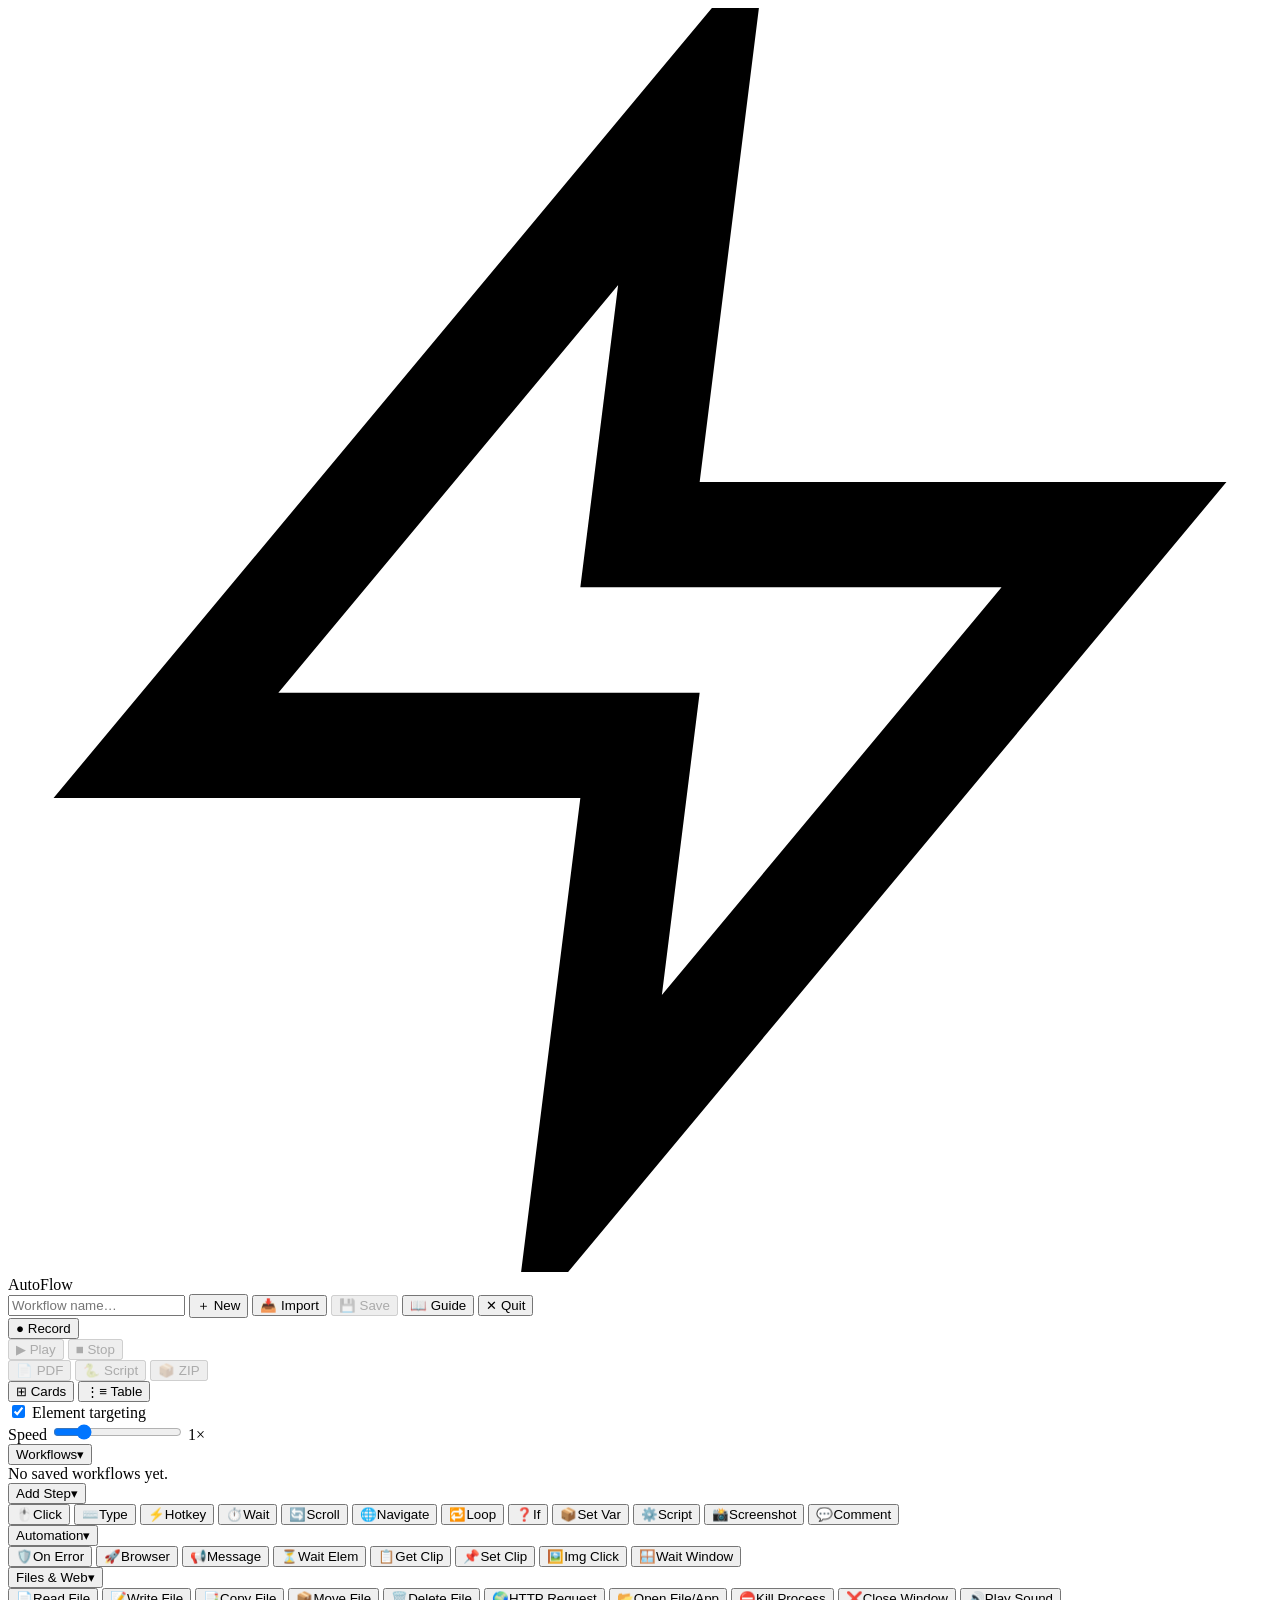
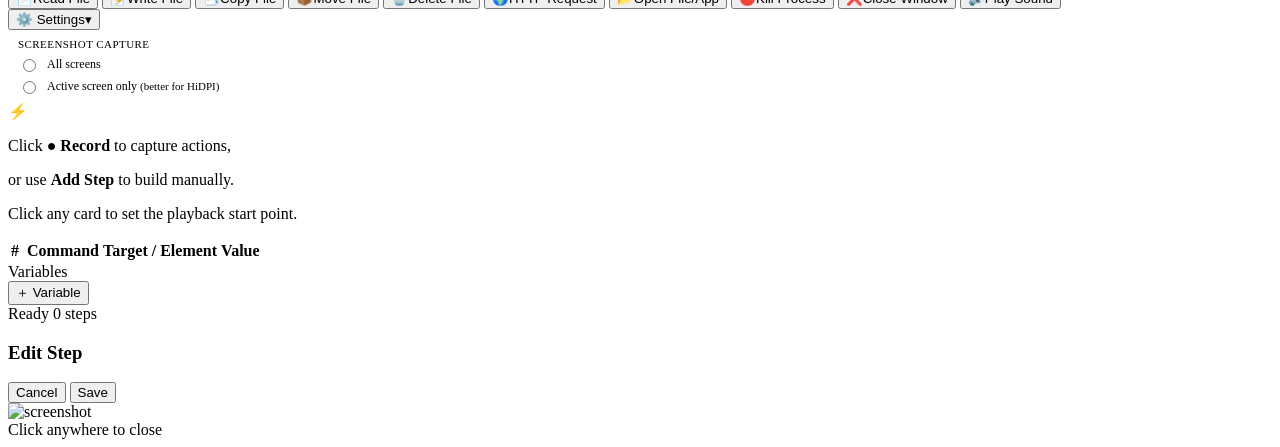
==== static/index.html @ 9471f9cf "Add static/index.html" ====
<!DOCTYPE html>
<html lang="en">
<head>
  <meta charset="UTF-8">
  <meta name="viewport" content="width=device-width,initial-scale=1">
  <title>AutoFlow</title>
  <link rel="stylesheet" href="style.css">
</head>
<body>

<!-- Titlebar -->
<div id="titlebar">
  <div class="logo">
    <svg viewBox="0 0 24 24" fill="none" stroke="currentColor" stroke-width="2">
      <path d="M13 2L3 14h9l-1 8 10-12h-9l1-8z"/>
    </svg>
    AutoFlow
  </div>
  <div class="spacer"></div>
  <input id="wf-name" type="text" placeholder="Workflow name…" maxlength="60">
  <button class="btn btn-ghost" onclick="newWorkflow()">＋ New</button>
  <button class="btn btn-ghost" onclick="importWorkflow()" title="Import workflow (.json) or Python script (.py)">📥 Import</button>
  <button class="btn btn-primary" onclick="saveWorkflow()" id="btn-save" disabled>💾 Save</button>
  <button class="btn btn-ghost" onclick="window.open('guide.html','_blank')" title="User Guide">📖 Guide</button>
  <button class="btn btn-ghost btn-quit" onclick="quitApp()" title="Quit AutoFlow">✕ Quit</button>
</div>

<!-- Toolbar -->
<div id="toolbar">
  <button id="btn-record"    class="btn btn-record"  onclick="toggleRecord()">● Record</button>
  <button id="btn-pause-rec" class="btn btn-warn"    onclick="togglePauseRecord()" style="display:none">⏸ Pause</button>
  <div class="sep"></div>
  <button id="btn-play"      class="btn btn-success" onclick="playWorkflow()"    disabled>▶ Play</button>
  <button id="btn-pause-play"class="btn btn-warn"    onclick="togglePausePlay()" style="display:none">⏸ Pause</button>
  <button id="btn-step"      class="btn btn-info"    onclick="stepPlayback()"    style="display:none"  title="Step through — click a card first to start from that step">⏭ Step</button>
  <button id="btn-stop"      class="btn btn-danger"  onclick="stopPlayback()"   disabled>■ Stop</button>
  <div class="sep"></div>
  <button id="btn-export"    class="btn btn-ghost"   onclick="exportPDF()"    disabled>📄 PDF</button>
  <button id="btn-script"    class="btn btn-ghost"   onclick="exportScript()" disabled title="Export as standalone Python script (.py)">🐍 Script</button>
  <button id="btn-zip"       class="btn btn-ghost"   onclick="exportZip()"    disabled title="Export as runnable ZIP (script + launcher batch — share with anyone)">📦 ZIP</button>
  <div class="sep"></div>
  <div class="view-toggle">
    <button class="vt-btn active" id="vt-cards" onclick="setView('cards')">⊞ Cards</button>
    <button class="vt-btn"        id="vt-table" onclick="setView('table')">⋮≡ Table</button>
  </div>
  <div class="sep"></div>
  <div class="el-toggle" title="Prefer element names over coordinates during playback">
    <input type="checkbox" id="el-target" checked>
    <label for="el-target">Element targeting</label>
  </div>
  <div class="spacer"></div>
  <div class="speed-group">
    <span>Speed</span>
    <input id="speed-r" type="range" min="0.25" max="4" step="0.25" value="1" oninput="updateSpeed()">
    <span id="speed-lbl">1×</span>
  </div>
</div>

<!-- Layout -->
<div id="layout">

  <!-- Left sidebar -->
  <div id="sidebar">

    <!-- ── Workflows ─────────────────────────────────────────────── -->
    <div class="pal-section" id="sec-workflows">
      <button class="pal-hdr" onclick="toggleSection('sec-workflows')">
        <span>Workflows</span><span class="pal-chevron">▾</span>
      </button>
      <div class="pal-body" id="wf-list">
        <div class="empty-hint">No saved workflows yet.</div>
      </div>
    </div>

    <!-- ── Step palette ───────────────────────────────────────────── -->
    <div id="palette">

      <div class="pal-section" id="sec-addstep">
        <button class="pal-hdr" onclick="toggleSection('sec-addstep')">
          <span>Add Step</span><span class="pal-chevron">▾</span>
        </button>
        <div class="pal-body p-grid">
          <button class="p-btn" onclick="addStep('click')">      <span class="p-icon">🖱️</span>Click</button>
          <button class="p-btn" onclick="addStep('type')">       <span class="p-icon">⌨️</span>Type</button>
          <button class="p-btn" onclick="addStep('hotkey')">     <span class="p-icon">⚡</span>Hotkey</button>
          <button class="p-btn" onclick="addStep('wait')">       <span class="p-icon">⏱️</span>Wait</button>
          <button class="p-btn" onclick="addStep('scroll')">     <span class="p-icon">🔄</span>Scroll</button>
          <button class="p-btn" onclick="addStep('navigate')">   <span class="p-icon">🌐</span>Navigate</button>
          <button class="p-btn" onclick="addStep('loop')">       <span class="p-icon">🔁</span>Loop</button>
          <button class="p-btn" onclick="addStep('if')">         <span class="p-icon">❓</span>If</button>
          <button class="p-btn" onclick="addStep('set_variable')"><span class="p-icon">📦</span>Set Var</button>
          <button class="p-btn" onclick="addStep('run_script')"> <span class="p-icon">⚙️</span>Script</button>
          <button class="p-btn" onclick="addStep('screenshot')"> <span class="p-icon">📸</span>Screenshot</button>
          <button class="p-btn" onclick="addStep('comment')">    <span class="p-icon">💬</span>Comment</button>
        </div>
      </div>

      <div class="pal-section" id="sec-automation">
        <button class="pal-hdr" onclick="toggleSection('sec-automation')">
          <span>Automation</span><span class="pal-chevron">▾</span>
        </button>
        <div class="pal-body p-grid">
          <button class="p-btn" onclick="addStep('error_handler')">   <span class="p-icon">🛡️</span>On Error</button>
          <button class="p-btn" onclick="addStep('launch_browser')">  <span class="p-icon">🚀</span>Browser</button>
          <button class="p-btn" onclick="addStep('show_message')">    <span class="p-icon">📢</span>Message</button>
          <button class="p-btn" onclick="addStep('wait_for_element')"><span class="p-icon">⏳</span>Wait Elem</button>
          <button class="p-btn" onclick="addStep('get_clipboard')">   <span class="p-icon">📋</span>Get Clip</button>
          <button class="p-btn" onclick="addStep('set_clipboard')">   <span class="p-icon">📌</span>Set Clip</button>
          <button class="p-btn" onclick="addStep('image_click')">     <span class="p-icon">🖼️</span>Img Click</button>
          <button class="p-btn" onclick="addStep('wait_for_window')"> <span class="p-icon">🪟</span>Wait Window</button>
        </div>
      </div>

      <div class="pal-section" id="sec-filesweb">
        <button class="pal-hdr" onclick="toggleSection('sec-filesweb')">
          <span>Files &amp; Web</span><span class="pal-chevron">▾</span>
        </button>
        <div class="pal-body p-grid">
          <button class="p-btn" onclick="addStep('read_file')">    <span class="p-icon">📄</span>Read File</button>
          <button class="p-btn" onclick="addStep('write_file')">   <span class="p-icon">📝</span>Write File</button>
          <button class="p-btn" onclick="addStep('copy_file')">    <span class="p-icon">📑</span>Copy File</button>
          <button class="p-btn" onclick="addStep('move_file')">    <span class="p-icon">📦</span>Move File</button>
          <button class="p-btn" onclick="addStep('delete_file')">  <span class="p-icon">🗑️</span>Delete File</button>
          <button class="p-btn" onclick="addStep('http_request')"> <span class="p-icon">🌍</span>HTTP Request</button>
          <button class="p-btn" onclick="addStep('open_file')">    <span class="p-icon">📂</span>Open File/App</button>
          <button class="p-btn" onclick="addStep('kill_process')"> <span class="p-icon">⛔</span>Kill Process</button>
          <button class="p-btn" onclick="addStep('close_window')"> <span class="p-icon">❌</span>Close Window</button>
          <button class="p-btn" onclick="addStep('play_sound')">   <span class="p-icon">🔊</span>Play Sound</button>
        </div>
      </div>


      <!-- Settings -->
      <div class="pal-section" id="sec-settings">
        <button class="pal-hdr" onclick="toggleSection('sec-settings')">
          <span>&#9881;&#65039; Settings</span><span class="pal-chevron">&#9662;</span>
        </button>
        <div class="pal-body" style="padding:8px 10px;">
          <div style="font-size:11px;color:var(--text-dim);margin-bottom:6px;text-transform:uppercase;letter-spacing:.04em;">Screenshot capture</div>
          <div style="display:flex;flex-direction:column;gap:6px;">
            <label style="display:flex;align-items:center;gap:8px;cursor:pointer;font-size:12px;">
              <input type="radio" name="ss-mode" value="all" id="ss-all" onchange="saveScreenshotMode(this.value)">
              <span>All screens</span>
            </label>
            <label style="display:flex;align-items:center;gap:8px;cursor:pointer;font-size:12px;">
              <input type="radio" name="ss-mode" value="active" id="ss-active" onchange="saveScreenshotMode(this.value)">
              <span>Active screen only <span style="color:var(--text-dim);font-size:11px;">(better for HiDPI)</span></span>
            </label>
          </div>
        </div>
      </div>

    </div><!-- #palette -->
  </div><!-- #sidebar -->

  <!-- Persistent hint shown when any recorded step hit a NativeViewHost (Chrome accessibility wall) -->
  <div id="native-hint" style="display:none">
    <span>⚠ <strong>Chrome accessibility not available</strong> — some steps landed on <code>NativeViewHost</code> and will fall back to coordinates.
    For reliable element targeting, add a <strong>🚀 Browser</strong> step at the start (launches Chrome with accessibility enabled)
    or run Chrome with <code>--force-renderer-accessibility</code>.</span>
    <button onclick="const b=document.getElementById('native-hint');b.style.display='none';b.dataset.dismissed='1'" title="Dismiss">✕</button>
  </div>

  <!-- Cards view -->
  <div id="canvas-wrap">
    <div id="canvas-empty">
      <div class="ei">⚡</div>
      <p>Click <strong>● Record</strong> to capture actions,</p>
      <p>or use <strong>Add Step</strong> to build manually.</p>
      <p class="ei-hint">Click any card to set the playback start point.</p>
    </div>
  </div>

  <!-- Table view -->
  <div id="cmd-table-wrap">
    <table class="cmd-table" id="cmd-table">
      <thead>
        <tr>
          <th class="td-num">#</th>
          <th class="td-icon"></th>
          <th class="td-cmd">Command</th>
          <th class="td-target">Target / Element</th>
          <th class="td-value">Value</th>
          <th class="td-acts"></th>
        </tr>
      </thead>
      <tbody id="cmd-tbody"></tbody>
    </table>
  </div>

  <!-- Right: Variables -->
  <div id="var-panel">
    <div class="panel-hdr">Variables</div>
    <div id="var-list"></div>
    <button id="add-var-btn" class="btn btn-ghost" onclick="addVariable()">＋ Variable</button>
  </div>
</div>

<!-- Status bar -->
<div id="statusbar">
  <span id="status-msg">Ready</span>
  <span id="play-start-hint" style="display:none;color:#32d74b;font-size:11px;"></span>
  <span id="step-count">0 steps</span>
</div>

<!-- Edit modal -->
<div id="modal-overlay" onclick="if(event.target===this)closeModal()">
  <div id="modal">
    <h3 id="modal-title">Edit Step</h3>
    <div id="modal-fields"></div>
    <div class="modal-footer">
      <button class="btn btn-ghost" onclick="closeModal()">Cancel</button>
      <button class="btn btn-primary" onclick="saveEdit()">Save</button>
    </div>
  </div>
</div>

<!-- Screenshot lightbox -->
<div id="lightbox" onclick="document.getElementById('lightbox').classList.remove('open')">
  <div class="lb-inner">
    <img id="lightbox-img" src="" alt="screenshot">
    <div class="lb-hint">Click anywhere to close</div>
  </div>
</div>

<div id="toast"></div>

<input type="file" id="import-input" accept=".py,.json" style="display:none" onchange="onImportFile(event)">
<script src="https://cdn.socket.io/4.7.4/socket.io.min.js"></script>
<script src="app.js"></script>
</body>
</html>
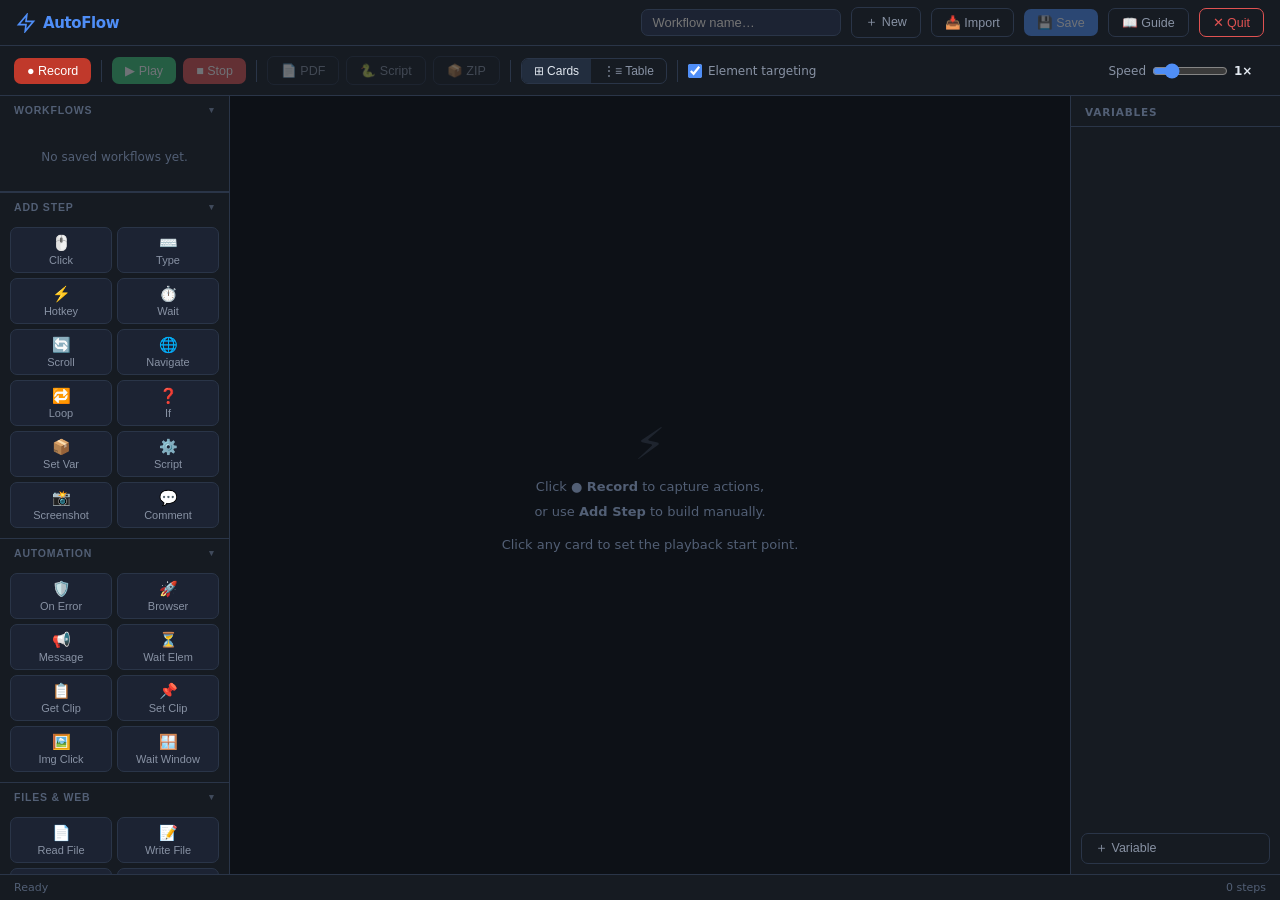
==== commit d1b694dc: "Bundle socket.io locally (remove external CDN dependency)" ====
--- a/static/index.html
+++ b/static/index.html
@@ -226,7 +226,7 @@
 <div id="toast"></div>
 
 <input type="file" id="import-input" accept=".py,.json" style="display:none" onchange="onImportFile(event)">
-<script src="https://cdn.socket.io/4.7.4/socket.io.min.js"></script>
+<script src="socket.io.min.js"></script>
 <script src="app.js"></script>
 </body>
 </html>
--- a/static/style.css
+++ b/static/style.css
@@ -0,0 +1,533 @@
+/* AutoFlow — dark professional theme */
+:root {
+  --bg:        #0d1117;
+  --surface:   #161b22;
+  --surface2:  #1c2333;
+  --surface3:  #222d3e;
+  --border:    #2a3548;
+  --accent:    #4f8ef7;
+  --accent-h:  #6ba3ff;
+  --danger:    #e05252;
+  --success:   #3ec97a;
+  --warn:      #e0a050;
+  --purple:    #a78bfa;
+  --text:      #e2e8f0;
+  --text-dim:  #8892a4;
+  --text-muted:#525f75;
+  --radius:    7px;
+  --radius-lg: 12px;
+  --panel-w:   230px;
+  --var-w:     210px;
+}
+
+*{box-sizing:border-box;margin:0;padding:0}
+html,body{height:100%;overflow:hidden}
+body{
+  font-family:-apple-system,"Segoe UI",system-ui,sans-serif;
+  background:var(--bg);color:var(--text);
+  display:flex;flex-direction:column;
+  user-select:none;
+  font-size:13px;
+}
+
+/* ── Titlebar ─────────────────────────────────────────── */
+#titlebar{
+  height:46px;background:var(--surface);
+  border-bottom:1px solid var(--border);
+  display:flex;align-items:center;
+  padding:0 16px;gap:10px;flex-shrink:0;
+}
+.logo{
+  font-size:15px;font-weight:700;letter-spacing:-.4px;
+  color:var(--accent);display:flex;align-items:center;gap:7px;
+}
+.logo svg{width:20px;height:20px;flex-shrink:0}
+#wf-name{
+  background:var(--surface2);border:1px solid var(--border);
+  border-radius:var(--radius);color:var(--text);
+  padding:5px 10px;font-size:13px;width:200px;outline:none;
+}
+#wf-name:focus{border-color:var(--accent)}
+.spacer{flex:1}
+
+/* ── Toolbar ─────────────────────────────────────────── */
+#toolbar{
+  height:50px;background:var(--surface);
+  border-bottom:1px solid var(--border);
+  display:flex;align-items:center;
+  padding:0 14px;gap:7px;flex-shrink:0;
+}
+.btn{
+  display:inline-flex;align-items:center;gap:5px;
+  padding:6px 13px;border-radius:var(--radius);
+  border:none;font-size:12.5px;font-weight:500;
+  cursor:pointer;white-space:nowrap;
+  transition:background .12s,opacity .12s;
+}
+.btn:disabled{opacity:.38;cursor:not-allowed}
+.btn-primary{background:var(--accent);color:#fff}
+.btn-primary:not(:disabled):hover{background:var(--accent-h)}
+.btn-danger{background:var(--danger);color:#fff}
+.btn-danger:not(:disabled):hover{background:#e86b6b}
+.btn-success{background:var(--success);color:#fff}
+.btn-success:not(:disabled):hover{background:#52d98a}
+.btn-ghost{background:transparent;color:var(--text-dim);border:1px solid var(--border)}
+.btn-ghost:not(:disabled):hover{background:var(--surface2);color:var(--text)}
+.btn-record{background:#c0392b;color:#fff}
+.btn-record:not(:disabled):hover{background:#e74c3c}
+.btn-record.active{background:#e74c3c;animation:pulse-r 1.1s infinite}
+@keyframes pulse-r{
+  0%,100%{box-shadow:0 0 0 0 rgba(231,76,60,.5)}
+  50%{box-shadow:0 0 0 7px rgba(231,76,60,0)}
+}
+.sep{width:1px;height:22px;background:var(--border);margin:0 3px;flex-shrink:0}
+
+/* View toggle */
+.view-toggle{
+  display:flex;border:1px solid var(--border);
+  border-radius:var(--radius);overflow:hidden;
+}
+.vt-btn{
+  padding:5px 12px;background:transparent;border:none;
+  color:var(--text-dim);cursor:pointer;font-size:12px;
+  transition:background .1s,color .1s;
+}
+.vt-btn.active{background:var(--surface3);color:var(--text)}
+.vt-btn:hover:not(.active){background:var(--surface2)}
+
+.speed-group{
+  display:flex;align-items:center;gap:6px;
+  font-size:12px;color:var(--text-dim);
+}
+.speed-group input[type=range]{width:76px;accent-color:var(--accent)}
+#speed-lbl{color:var(--text);font-weight:600;min-width:32px}
+
+/* Element targeting toggle */
+.el-toggle{
+  display:flex;align-items:center;gap:6px;font-size:12px;color:var(--text-dim)
+}
+.el-toggle input[type=checkbox]{accent-color:var(--accent);width:14px;height:14px}
+
+/* ── Layout ──────────────────────────────────────────── */
+#layout{display:flex;flex:1;overflow:hidden}
+
+/* ── Left sidebar ────────────────────────────────────── */
+#sidebar{
+  width:var(--panel-w);background:var(--surface);
+  border-right:1px solid var(--border);
+  display:flex;flex-direction:column;flex-shrink:0;overflow-y:auto;
+}
+.panel-hdr{
+  padding:10px 14px 8px;font-size:10.5px;font-weight:600;
+  text-transform:uppercase;letter-spacing:.8px;color:var(--text-muted);
+  border-bottom:1px solid var(--border);flex-shrink:0;
+}
+#wf-list{padding:4px 0}
+.wf-item{
+  display:flex;align-items:center;gap:8px;
+  padding:7px 14px;cursor:pointer;
+  transition:background .1s;
+}
+.wf-item:hover{background:var(--surface2)}
+.wf-item.active{background:var(--surface2);border-left:2px solid var(--accent);padding-left:12px}
+.wf-item .wf-n{font-size:12.5px;flex:1;overflow:hidden;text-overflow:ellipsis;white-space:nowrap}
+.wf-item .wf-c{font-size:11px;color:var(--text-muted)}
+.wf-item .wf-del{
+  opacity:0;background:none;border:none;
+  color:var(--danger);cursor:pointer;font-size:13px;padding:2px 4px
+}
+.wf-item:hover .wf-del{opacity:1}
+.empty-hint{padding:20px 14px;font-size:12px;color:var(--text-muted);text-align:center;line-height:1.6}
+
+/* Step palette */
+#palette{
+  border-top:1px solid var(--border);
+}
+.palette-title{
+  font-size:10.5px;text-transform:uppercase;letter-spacing:.8px;
+  color:var(--text-muted);margin-bottom:7px;padding-left:3px;
+}
+.p-grid{display:grid;grid-template-columns:1fr 1fr;gap:5px}
+.p-btn{
+  padding:6px 3px;background:var(--surface2);
+  border:1px solid var(--border);border-radius:var(--radius);
+  color:var(--text-dim);font-size:11px;cursor:pointer;text-align:center;
+  transition:all .12s;display:flex;flex-direction:column;align-items:center;gap:2px;
+}
+.p-btn:hover{background:var(--surface3);color:var(--text);border-color:var(--accent)}
+.p-icon{font-size:15px}
+
+/* ── Collapsible palette sections ──────────────── */
+.pal-section{border-bottom:1px solid var(--border)}
+.pal-hdr{
+  width:100%;background:none;border:none;
+  display:flex;align-items:center;justify-content:space-between;
+  padding:9px 14px;cursor:pointer;color:var(--text-dim);
+  font-size:10.5px;font-weight:600;text-transform:uppercase;letter-spacing:.8px;
+  transition:background .1s,color .1s;
+}
+.pal-hdr:hover{background:var(--surface2);color:var(--text)}
+.pal-chevron{display:inline-block;transition:transform .2s;font-size:11px;flex-shrink:0}
+.pal-section.collapsed .pal-chevron{transform:rotate(-90deg)}
+.pal-body{padding:8px}
+.pal-body.p-grid{display:grid;grid-template-columns:1fr 1fr;gap:5px;padding:8px}
+.pal-section.collapsed .pal-body{display:none}
+#wf-list.pal-body{padding:4px 0}
+
+/* ── Native hint banner ────────────────────────── */
+#native-hint{
+  display:flex;align-items:flex-start;gap:10px;
+  background:#2d1f00;border:1px solid #8b5c00;border-radius:6px;
+  color:#f5c842;font-size:12px;line-height:1.5;
+  padding:10px 12px;margin:8px 14px 0;
+}
+#native-hint span{flex:1}
+#native-hint code{
+  background:#1a1200;border-radius:3px;
+  padding:1px 4px;font-size:11px;color:#ffd966;
+}
+#native-hint button{
+  background:none;border:none;color:#f5c842;
+  font-size:14px;cursor:pointer;padding:0 2px;line-height:1;flex-shrink:0;
+}
+#native-hint button:hover{color:#fff}
+
+/* ── Canvas ──────────────────────────────────────────── */
+#canvas-wrap{
+  flex:1;overflow-y:auto;padding:14px;
+  display:flex;flex-direction:column;gap:7px;
+}
+#canvas-empty{
+  flex:1;display:flex;flex-direction:column;
+  align-items:center;justify-content:center;
+  color:var(--text-muted);gap:10px;pointer-events:none;
+}
+#canvas-empty .ei{font-size:44px;opacity:.25}
+#canvas-empty p{font-size:13px}
+
+/* ── Step cards ──────────────────────────────────────── */
+.step-card{
+  background:var(--surface);border:1px solid var(--border);
+  border-radius:var(--radius-lg);padding:11px 13px;
+  display:flex;align-items:flex-start;gap:10px;
+  transition:border-color .12s;position:relative;
+}
+.step-card:hover{border-color:var(--accent)}
+.step-card.playing{border-color:var(--success);background:rgba(62,201,122,.07)}
+.step-card.step-disabled{opacity:.4;filter:grayscale(.6)}
+#btn-save.unsaved{background:var(--accent);color:#fff;box-shadow:0 0 0 2px var(--accent-h)}
+.step-card.step-disabled .step-icon,.step-card.step-disabled .step-type{text-decoration:line-through}
+.step-card.dragging{opacity:.35}
+.step-card.drag-over{border-color:var(--accent);border-style:dashed}
+
+/* Indentation for flow blocks */
+.step-card.indent-1{margin-left:24px}
+.step-card.indent-2{margin-left:48px}
+
+.step-drag{
+  color:var(--text-muted);cursor:grab;padding:2px 3px;
+  font-size:14px;align-self:center;flex-shrink:0;
+}
+.step-drag:active{cursor:grabbing}
+.step-num{
+  width:20px;height:20px;border-radius:50%;
+  background:var(--surface2);border:1px solid var(--border);
+  display:flex;align-items:center;justify-content:center;
+  font-size:10.5px;color:var(--text-muted);flex-shrink:0;margin-top:1px;
+}
+.step-icon{font-size:19px;flex-shrink:0;width:26px;text-align:center}
+.step-body{flex:1;min-width:0}
+.step-type{
+  font-size:10.5px;font-weight:600;text-transform:uppercase;
+  letter-spacing:.6px;color:var(--text-muted);margin-bottom:2px;
+}
+.step-main{font-size:13px;color:var(--text);overflow-wrap:anywhere;word-break:break-word}
+.step-sub{font-size:11.5px;color:var(--text-dim);margin-top:2px;overflow-wrap:anywhere;word-break:break-word}
+.step-ts{font-size:10.5px;color:var(--text-muted);margin-top:3px}
+
+/* Element badge */
+.el-badge{
+  display:inline-flex;align-items:center;gap:4px;
+  background:rgba(79,142,247,.12);border:1px solid rgba(79,142,247,.3);
+  border-radius:4px;padding:1px 7px;font-size:11px;color:var(--accent);
+  margin-bottom:3px;
+}
+/* Screenshot thumbnail */
+.step-thumb{
+  width:120px;height:75px;border-radius:6px;
+  object-fit:cover;border:1px solid var(--border);
+  flex-shrink:0;cursor:zoom-in;transition:opacity .1s;
+}
+.step-thumb:hover{opacity:.85}
+/* Region crop variant — wider, shows actual element context */
+.step-thumb--region{width:180px;height:112px}
+
+/* Loading spinner for pending screenshot */
+.thumb-spinner{
+  width:120px;height:75px;border-radius:6px;
+  background:var(--surface2);border:1px solid var(--border);
+  display:flex;align-items:center;justify-content:center;
+  font-size:11px;color:var(--text-muted);flex-shrink:0;
+}
+
+.step-acts{
+  display:flex;gap:3px;flex-shrink:0;margin-top:1px;align-items:flex-start;
+}
+.s-btn{
+  background:none;border:1px solid transparent;border-radius:5px;
+  color:var(--text-muted);cursor:pointer;padding:3px 6px;font-size:11.5px;
+  transition:all .12s;
+}
+.s-btn:hover{background:var(--surface2);border-color:var(--border);color:var(--text)}
+.s-btn.del:hover{color:var(--danger);border-color:var(--danger)}
+
+/* ── Command Table ───────────────────────────────────── */
+#cmd-table-wrap{
+  flex:1;overflow:auto;padding:14px;display:none;
+}
+#cmd-table-wrap.active{display:block}
+#canvas-wrap.hidden{display:none}
+
+.cmd-table{
+  width:100%;border-collapse:collapse;font-size:12.5px;
+}
+.cmd-table th{
+  position:sticky;top:0;z-index:1;
+  background:var(--surface2);border:1px solid var(--border);
+  padding:7px 12px;text-align:left;font-weight:600;
+  font-size:10.5px;text-transform:uppercase;letter-spacing:.6px;
+  color:var(--text-muted);
+}
+.cmd-table td{
+  border:1px solid var(--border);padding:6px 10px;
+  vertical-align:middle;background:var(--surface);
+}
+.cmd-table tr:hover td{background:var(--surface2)}
+.cmd-table tr.playing td{background:rgba(62,201,122,.07)}
+.cmd-table .td-num{width:38px;text-align:center;color:var(--text-muted)}
+.cmd-table .td-icon{width:32px;text-align:center;font-size:15px}
+.cmd-table .td-cmd{
+  width:130px;font-weight:600;color:var(--text);
+}
+.cmd-badge{
+  display:inline-block;padding:2px 8px;border-radius:4px;
+  font-size:11px;font-weight:600;background:var(--surface2);
+  border:1px solid var(--border);
+}
+.cmd-table .td-target{color:var(--accent);word-break:break-all}
+.cmd-table .td-value{color:var(--text-dim);word-break:break-all}
+.cmd-table .td-acts{width:60px;text-align:center}
+.cmd-table td input{
+  background:transparent;border:none;outline:none;
+  color:var(--text);width:100%;font-family:inherit;font-size:12.5px;
+}
+.cmd-table td input:focus{
+  background:var(--surface3);border-radius:3px;
+  outline:1px solid var(--accent);padding:1px 4px;
+}
+
+/* ── Right variables panel ───────────────────────────── */
+#var-panel{
+  width:var(--var-w);background:var(--surface);
+  border-left:1px solid var(--border);
+  display:flex;flex-direction:column;flex-shrink:0;
+}
+#var-list{flex:1;overflow-y:auto;padding:6px 10px;display:flex;flex-direction:column;gap:6px}
+.var-row{
+  display:flex;align-items:center;gap:5px;
+  background:var(--surface2);border:1px solid var(--border);
+  border-radius:var(--radius);padding:5px 8px;
+}
+.var-row input{
+  background:transparent;border:none;outline:none;
+  color:var(--text);font-family:inherit;font-size:12px;
+}
+.var-name{width:70px;font-weight:600;color:var(--accent)}
+.var-eq{color:var(--text-muted);flex-shrink:0}
+.var-val{flex:1;color:var(--text-dim)}
+.var-del{
+  background:none;border:none;color:var(--text-muted);
+  cursor:pointer;font-size:13px;padding:0 2px;
+  transition:color .1s;
+}
+.var-del:hover{color:var(--danger)}
+#add-var-btn{
+  margin:0 10px 10px;flex-shrink:0;
+}
+
+/* ── Edit modal ──────────────────────────────────────── */
+#modal-overlay{
+  position:fixed;inset:0;
+  background:rgba(0,0,0,.6);
+  display:none;align-items:center;justify-content:center;z-index:100;
+}
+#modal-overlay.open{display:flex}
+#modal{
+  background:var(--surface);border:1px solid var(--border);
+  border-radius:var(--radius-lg);width:440px;max-width:95vw;
+  padding:22px;display:flex;flex-direction:column;gap:14px;
+}
+#modal h3{font-size:15px;font-weight:600}
+.field{display:flex;flex-direction:column;gap:5px}
+.field label{font-size:11.5px;color:var(--text-dim);font-weight:500}
+.field input,.field select,.field textarea{
+  background:var(--surface2);border:1px solid var(--border);
+  border-radius:var(--radius);color:var(--text);
+  padding:7px 10px;font-size:13px;outline:none;
+  font-family:inherit;width:100%;
+}
+.field input:focus,.field select:focus,.field textarea:focus{border-color:var(--accent)}
+.field textarea{resize:vertical;min-height:65px}
+.field-hint{font-size:11px;color:var(--text-muted);margin-top:2px}
+.modal-footer{display:flex;gap:8px;justify-content:flex-end;padding-top:4px}
+
+/* ── Screenshot lightbox ─────────────────────────────── */
+#lightbox{
+  position:fixed;inset:0;background:rgba(0,0,0,.85);
+  display:none;align-items:center;justify-content:center;z-index:200;
+  cursor:zoom-out;
+}
+#lightbox.open{display:flex}
+#lightbox img{max-width:90vw;max-height:90vh;border-radius:8px}
+
+/* ── Status bar ──────────────────────────────────────── */
+#statusbar{
+  height:26px;background:var(--surface);
+  border-top:1px solid var(--border);
+  display:flex;align-items:center;padding:0 14px;
+  gap:14px;font-size:11px;color:var(--text-muted);flex-shrink:0;
+}
+#status-msg{flex:1}
+#status-msg.recording{color:var(--danger);font-weight:600}
+#status-msg.playing{color:var(--success);font-weight:600}
+
+/* ── Toast ───────────────────────────────────────────── */
+#toast{
+  position:fixed;bottom:38px;left:50%;
+  transform:translateX(-50%) translateY(14px);
+  background:var(--surface2);border:1px solid var(--border);
+  border-radius:var(--radius);padding:7px 16px;
+  font-size:12.5px;color:var(--text);
+  opacity:0;transition:opacity .18s,transform .18s;
+  pointer-events:none;z-index:300;
+}
+#toast.show{opacity:1;transform:translateX(-50%) translateY(0)}
+
+/* ── Scrollbars ──────────────────────────────────────── */
+::-webkit-scrollbar{width:5px;height:5px}
+::-webkit-scrollbar-track{background:transparent}
+::-webkit-scrollbar-thumb{background:var(--border);border-radius:3px}
+::-webkit-scrollbar-thumb:hover{background:var(--text-muted)}
+
+/* ── Additions ───────────────────────────────────────────────────────── */
+.btn-quit{color:var(--danger)!important;border-color:var(--danger)!important}
+.btn-quit:hover{background:rgba(224,82,82,.12)!important}
+
+/* Lightbox */
+#lightbox{
+  position:fixed;inset:0;background:rgba(0,0,0,.88);
+  display:none;align-items:center;justify-content:center;
+  z-index:200;cursor:zoom-out;flex-direction:column;gap:12px;
+}
+#lightbox.open{display:flex}
+.lb-inner{display:flex;flex-direction:column;align-items:center;gap:10px}
+#lightbox-img{max-width:92vw;max-height:85vh;border-radius:8px;border:1px solid #333}
+.lb-hint{font-size:12px;color:rgba(255,255,255,.45)}
+
+/* Element badge: warning state when detection is pending/missing */
+.el-badge.pending{background:rgba(224,160,80,.1);border-color:rgba(224,160,80,.3);color:var(--warn)}
+.el-badge.miss{background:rgba(224,82,82,.1);border-color:rgba(224,82,82,.3);color:var(--danger)}
+.el-badge.nameless{background:rgba(245,166,35,.1);border-color:rgba(245,166,35,.35);color:#f5a623}  /* found, no name: amber warning */
+
+/* Warn / info button variants for pause and step */
+.btn-warn { background: #ff9f0a; color: #000; }
+.btn-warn:hover { background: #ffb340; }
+.btn-warn.active { background: #ff6b00; }
+.btn-info { background: #5ac8fa; color: #000; }
+.btn-info:hover { background: #7dd8fb; }
+
+/* ── Play-start indicator — card/row is the playback start point ─── */
+.step-card.play-start {
+  border-color: #32d74b;
+  background: rgba(50, 215, 75, .05);
+  cursor: pointer;
+}
+.step-card.play-start:not(.playing) .step-num {
+  background: rgba(50,215,75,.2);
+  border-color: #32d74b;
+  color: #32d74b;
+}
+/* Table row */
+#cmd-tbody tr.play-start td { background: rgba(50,215,75,.06); }
+#cmd-tbody tr.play-start .td-num { color: #32d74b; font-weight: 700; }
+
+/* Small green arrow suffix on step number when play starts mid-list */
+.start-arrow {
+  font-size: 8px;
+  color: #32d74b;
+  margin-left: 1px;
+  vertical-align: middle;
+}
+
+/* Cursor affordance: card body is clickable to set start */
+.step-card:not(.playing) { cursor: pointer; }
+.step-card .step-acts,
+.step-card .step-thumb  { cursor: auto; }
+.step-card button        { cursor: pointer; }
+
+/* Status bar play-start hint */
+#statusbar { gap: 8px; }
+#play-start-hint { font-size: 11px; }
+
+/* Empty-state hint for start-from feature */
+.ei-hint { font-size: 11.5px; color: var(--text-muted); margin-top: 8px; }
+
+/* ── Collapsible sidebar sections ──────────────────────────────── */
+.pal-section{border-bottom:1px solid var(--border)}
+
+.pal-hdr{
+  display:flex;justify-content:space-between;align-items:center;
+  width:100%;padding:8px 14px;
+  background:transparent;border:none;cursor:pointer;
+  font-size:10.5px;font-weight:600;text-transform:uppercase;
+  letter-spacing:.8px;color:var(--text-muted);text-align:left;
+}
+.pal-hdr:hover{background:var(--surface2);color:var(--text)}
+
+.pal-chevron{font-size:9px;transition:transform .18s;display:inline-block;opacity:.7}
+.pal-section.collapsed .pal-chevron{transform:rotate(-90deg)}
+
+.pal-body{padding:8px 10px 10px}
+.pal-section.collapsed .pal-body{display:none}
+
+/* grid bodies get grid layout when open */
+.pal-body.p-grid{
+  display:grid;grid-template-columns:1fr 1fr;gap:5px;
+  padding:6px 10px 10px;
+}
+
+/* ── SOP step notes (inline contenteditable + edit modal field) ─────────── */
+.step-note-wrap{
+  margin-top:5px;padding-top:5px;
+  border-top:1px dashed var(--border);
+  /* stop card-click event from bubbling to the start-point handler */
+}
+.step-note-edit{
+  display:block;width:100%;
+  font-size:12px;color:var(--success);font-style:italic;line-height:1.5;
+  min-height:18px;outline:none;border-radius:3px;padding:2px 5px;
+  cursor:text;word-break:break-word;
+  border:1px solid transparent;transition:background .12s,border-color .12s;
+}
+.step-note-edit:empty::before{
+  content:attr(data-placeholder);
+  color:var(--text-muted);font-style:italic;pointer-events:none;
+}
+.step-note-edit:focus{
+  background:var(--surface2);color:var(--text);
+  font-style:normal;border-color:var(--accent);
+}
+/* Edit modal note section separator */
+.note-field{border-top:1px solid var(--border);padding-top:12px;margin-top:12px}
+.label-hint{font-size:11px;color:var(--text-muted);font-weight:normal;margin-left:5px}
+
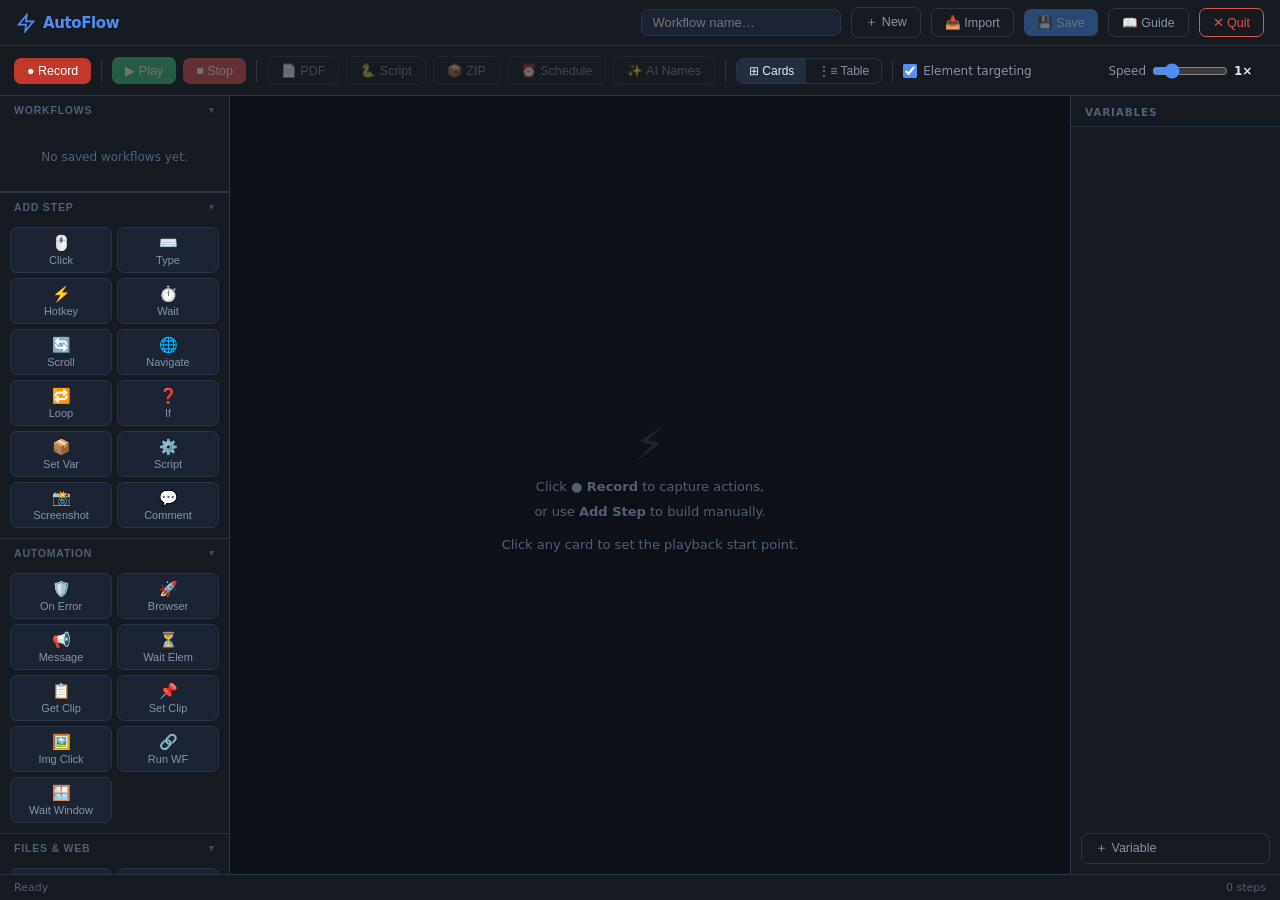
==== commit 16d0c1cc: "feat: Rust static/index.html" ====
--- a/static/index.html
+++ b/static/index.html
@@ -35,9 +35,11 @@
   <button id="btn-step"      class="btn btn-info"    onclick="stepPlayback()"    style="display:none"  title="Step through — click a card first to start from that step">⏭ Step</button>
   <button id="btn-stop"      class="btn btn-danger"  onclick="stopPlayback()"   disabled>■ Stop</button>
   <div class="sep"></div>
-  <button id="btn-export"    class="btn btn-ghost"   onclick="exportPDF()"    disabled>📄 PDF</button>
-  <button id="btn-script"    class="btn btn-ghost"   onclick="exportScript()" disabled title="Export as standalone Python script (.py)">🐍 Script</button>
-  <button id="btn-zip"       class="btn btn-ghost"   onclick="exportZip()"    disabled title="Export as runnable ZIP (script + launcher batch — share with anyone)">📦 ZIP</button>
+  <button id="btn-export"    class="btn btn-ghost"   onclick="exportPDF()"        disabled>📄 PDF</button>
+  <button id="btn-script"    class="btn btn-ghost"   onclick="exportScript()"     disabled title="Export as standalone Python script (.py)">🐍 Script</button>
+  <button id="btn-zip"       class="btn btn-ghost"   onclick="exportZip()"        disabled title="Export as runnable ZIP — share with anyone">📦 ZIP</button>
+  <button id="btn-schedule"  class="btn btn-ghost"   onclick="exportSchedule()"   disabled title="Export as Windows Task Scheduler package — run on a timer automatically">⏰ Schedule</button>
+  <button id="btn-ai"        class="btn btn-ghost"   onclick="aiNameSteps()"      disabled title="Use local AI (Ollama) to generate plain-English descriptions for each step">✨ AI Names</button>
   <div class="sep"></div>
   <div class="view-toggle">
     <button class="vt-btn active" id="vt-cards" onclick="setView('cards')">⊞ Cards</button>
@@ -107,6 +109,7 @@
           <button class="p-btn" onclick="addStep('get_clipboard')">   <span class="p-icon">📋</span>Get Clip</button>
           <button class="p-btn" onclick="addStep('set_clipboard')">   <span class="p-icon">📌</span>Set Clip</button>
           <button class="p-btn" onclick="addStep('image_click')">     <span class="p-icon">🖼️</span>Img Click</button>
+          <button class="p-btn" onclick="addStep('run_workflow')">   <span class="p-icon">🔗</span>Run WF</button>
           <button class="p-btn" onclick="addStep('wait_for_window')"> <span class="p-icon">🪟</span>Wait Window</button>
         </div>
       </div>
@@ -136,15 +139,21 @@
           <span>&#9881;&#65039; Settings</span><span class="pal-chevron">&#9662;</span>
         </button>
         <div class="pal-body" style="padding:8px 10px;">
-          <div style="font-size:11px;color:var(--text-dim);margin-bottom:6px;text-transform:uppercase;letter-spacing:.04em;">Screenshot capture</div>
+          <div style="font-size:11px;color:var(--text-dim);margin-bottom:6px;text-transform:uppercase;letter-spacing:.04em;">Screenshots</div>
           <div style="display:flex;flex-direction:column;gap:6px;">
+            <label style="display:flex;align-items:center;gap:8px;cursor:pointer;font-size:12px;">
+              <input type="radio" name="ss-mode" value="auto" id="ss-auto" onchange="saveScreenshotMode(this.value)">
+              <span>Auto <span style="color:var(--text-dim);font-size:11px;">— screen where action happened</span></span>
+            </label>
             <label style="display:flex;align-items:center;gap:8px;cursor:pointer;font-size:12px;">
               <input type="radio" name="ss-mode" value="all" id="ss-all" onchange="saveScreenshotMode(this.value)">
               <span>All screens</span>
             </label>
             <label style="display:flex;align-items:center;gap:8px;cursor:pointer;font-size:12px;">
-              <input type="radio" name="ss-mode" value="active" id="ss-active" onchange="saveScreenshotMode(this.value)">
-              <span>Active screen only <span style="color:var(--text-dim);font-size:11px;">(better for HiDPI)</span></span>
+              <input type="radio" name="ss-mode" value="manual" id="ss-manual" onchange="saveScreenshotMode(this.value)">
+              <span>Manual — screen&nbsp;<input type="number" id="ss-monitor-idx" min="0" max="9" value="0"
+                style="width:42px;padding:1px 4px;background:var(--surface2);border:1px solid var(--border);border-radius:3px;color:var(--text);font-size:12px;"
+                onchange="saveScreenshotMonitor(parseInt(this.value)||0)" onclick="document.getElementById('ss-manual').checked=true;saveScreenshotMode('manual')"></span>
             </label>
           </div>
         </div>
@@ -226,7 +235,7 @@
 <div id="toast"></div>
 
 <input type="file" id="import-input" accept=".py,.json" style="display:none" onchange="onImportFile(event)">
-<script src="socket.io.min.js"></script>
+<script src="ws.js"></script>
 <script src="app.js"></script>
 </body>
 </html>
--- a/static/style.css
+++ b/static/style.css
@@ -157,22 +157,7 @@
 .p-btn:hover{background:var(--surface3);color:var(--text);border-color:var(--accent)}
 .p-icon{font-size:15px}
 
-/* ── Collapsible palette sections ──────────────── */
-.pal-section{border-bottom:1px solid var(--border)}
-.pal-hdr{
-  width:100%;background:none;border:none;
-  display:flex;align-items:center;justify-content:space-between;
-  padding:9px 14px;cursor:pointer;color:var(--text-dim);
-  font-size:10.5px;font-weight:600;text-transform:uppercase;letter-spacing:.8px;
-  transition:background .1s,color .1s;
-}
-.pal-hdr:hover{background:var(--surface2);color:var(--text)}
-.pal-chevron{display:inline-block;transition:transform .2s;font-size:11px;flex-shrink:0}
-.pal-section.collapsed .pal-chevron{transform:rotate(-90deg)}
-.pal-body{padding:8px}
-.pal-body.p-grid{display:grid;grid-template-columns:1fr 1fr;gap:5px;padding:8px}
-.pal-section.collapsed .pal-body{display:none}
-#wf-list.pal-body{padding:4px 0}
+/* (sidebar section CSS consolidated below) */
 
 /* ── Native hint banner ────────────────────────── */
 #native-hint{
